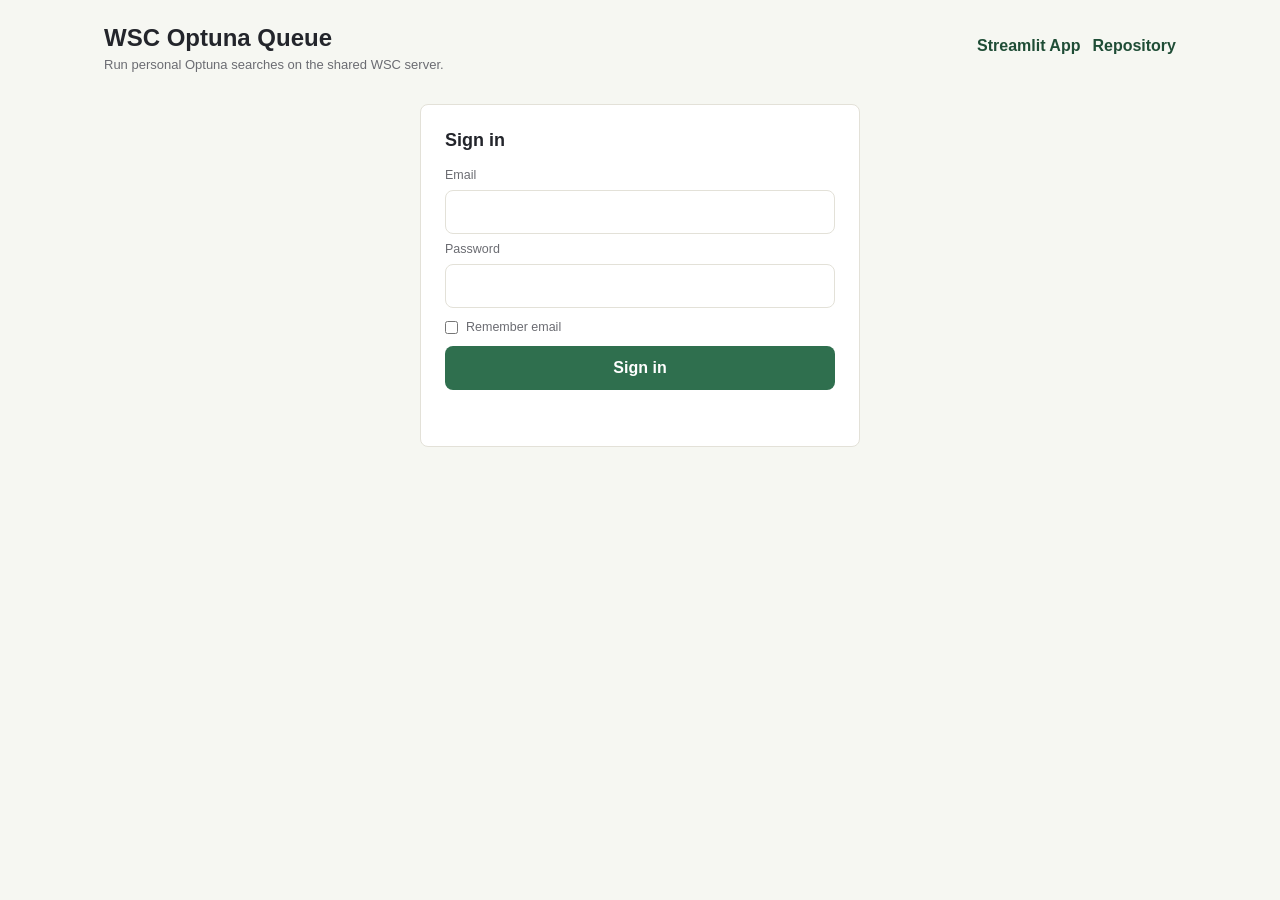
==== server/static/index.html @ 6d2d9329 "Complete web migration phases 2-6" ====
<!DOCTYPE html>
<html lang="ko">
<head>
<meta charset="UTF-8" />
<meta name="viewport" content="width=device-width, initial-scale=1" />
<title>WSC Optuna Queue</title>
<link rel="stylesheet" href="./css/tokens.css" />
<link rel="stylesheet" href="./css/app.css" />
</head>
<body>
<div class="app-shell">
  <header class="topbar">
    <div>
      <h1>WSC Optuna Queue</h1>
      <p class="sub">Run personal Optuna searches on the shared WSC server.</p>
    </div>
    <nav class="top-links" aria-label="External links">
      <a href="https://wscproject-dmiusnw9kapxecz8irxpgw.streamlit.app/" target="_blank" rel="noopener">Streamlit App</a>
      <a href="https://github.com/Dorolong/WSC_Project" target="_blank" rel="noopener">Repository</a>
    </nav>
  </header>

  <main>
    <section id="gate" class="auth-panel">
      <div class="panel-head">
        <h2>Sign in</h2>
      </div>
      <div class="form-grid">
        <label for="email">Email</label>
        <input type="email" id="email" autocomplete="email" />
        <label for="password">Password</label>
        <input type="password" id="password" autocomplete="current-password" />
        <label class="check-row">
          <input type="checkbox" id="rememberEmail" />
          <span>Remember email</span>
        </label>
        <button class="btn" id="loginBtn">Sign in</button>
        <p class="err" id="gateErr"></p>
      </div>
    </section>

    <section id="app" class="workspace" hidden>
      <div class="account-row">
        <span id="loggedInAs"></span>
        <div class="action-row">
          <button id="releaseNotesBtn" class="link-button" type="button">Release Notes</button>
          <button id="tutorialBtn" class="link-button" type="button">Tutorial</button>
          <button id="historyBtn" class="link-button" type="button">History</button>
          <button id="codeViewerBtn" class="link-button" type="button">Code</button>
          <button id="logoutBtn" class="link-button">Sign out</button>
        </div>
      </div>

      <div class="view-tabs" role="tablist" aria-label="Views">
        <button class="tab is-active" id="tabSimulator" type="button">Simulator</button>
        <button class="tab is-active" id="tabOptuna" type="button">Optuna Search</button>
      </div>

      <section class="dashboard-grid" id="simulatorView">
        <article class="card run-card">
          <div class="status-row">
            <strong>Simulation</strong>
            <span id="simStatus" class="soft-text"></span>
          </div>
          <div class="run-controls">
            <button class="btn" id="simRunBtn">Run Simulation</button>
            <button class="btn secondary" id="vehicleConfigBtn" type="button">Vehicle Settings</button>
          </div>
          <div class="bar-track"><div class="bar-fill" id="simBar"></div></div>
          <p class="hint" id="simText">Ready.</p>
          <p class="err" id="simErr"></p>
        </article>

        <article class="card map-card">
          <div class="status-row">
            <strong>Route Progress</strong>
            <span id="routePct" class="soft-text">0%</span>
          </div>
          <div class="route-map" id="routeMap">
            <img id="routeBg" alt="" />
            <svg viewBox="0 0 1000 700" preserveAspectRatio="xMidYMid meet" aria-label="Route map">
              <path id="routeBgPath" fill="none" vector-effect="non-scaling-stroke" />
              <path id="routeDrivenPath" fill="none" vector-effect="non-scaling-stroke" />
            </svg>
          </div>
        </article>

        <article class="card progress-card" id="simResultCard" hidden>
          <div class="metrics-grid" id="simMetrics"></div>
          <div id="simAnalysis" class="analysis-box"></div>
          <div id="simChart" class="chart-box"></div>
          <button class="btn secondary download-link" id="simSaveBtn" type="button" hidden>Save Result</button>
          <button class="btn download-link" id="simCsvBtn" type="button" hidden>Download CSV</button>
        </article>
      </section>

      <section class="dashboard-grid" id="optunaView" hidden>
        <article class="card server-card">
          <div class="status-row">
            <strong>Server Status</strong>
            <span class="status-pill" id="statusPill">-</span>
          </div>
          <div class="bar-track"><div class="bar-fill" id="statusBar"></div></div>
          <p class="hint" id="statusText">Loading...</p>
          <div id="runningList" class="list-block"></div>
        </article>

        <article class="card run-card">
          <label for="nTrials">Trials</label>
          <div class="run-controls">
            <input type="number" id="nTrials" value="20" min="1" max="100" />
            <button class="btn" id="runBtn">Start Search</button>
          </div>
          <p class="err" id="runErr"></p>
        </article>

        <article class="card progress-card" id="myRunCard" hidden>
          <div class="status-row">
            <strong>My Search</strong>
            <span id="myRunStatus" class="soft-text"></span>
          </div>
          <div class="bar-track"><div class="bar-fill" id="myRunBar"></div></div>
          <p class="hint" id="myRunText"></p>
          <div id="myRunResult" class="result-box" hidden></div>
        </article>
      </section>
    </section>
  </main>
</div>

<dialog class="modal" id="vehicleConfigDialog">
  <form method="dialog" class="modal-panel">
    <div class="status-row modal-head">
      <strong>Vehicle Settings</strong>
      <button class="link-button" id="vehicleConfigClose" type="button">Close</button>
    </div>
    <div class="view-tabs compact-tabs" id="vehicleConfigTabs"></div>
    <div class="config-grid" id="vehicleConfigFields"></div>
    <div class="ocv-table-wrap" id="ocvEditor" hidden>
      <table class="ocv-table">
        <thead><tr><th>SOC</th><th>V</th></tr></thead>
        <tbody id="ocvRows"></tbody>
      </table>
    </div>
    <p class="err" id="vehicleConfigErr"></p>
    <div class="modal-actions">
      <button class="btn secondary" id="vehicleConfigLoad" type="button">Load Saved</button>
      <button class="btn secondary" id="vehicleConfigSave" type="button">Save to Account</button>
      <button class="btn" id="vehicleConfigApply" type="button">Apply</button>
    </div>
  </form>
</dialog>

<dialog class="modal" id="auxDialog">
  <form method="dialog" class="modal-panel">
    <div class="status-row modal-head">
      <strong id="auxTitle"></strong>
      <button class="link-button" id="auxClose" type="button">Close</button>
    </div>
    <div id="auxBody" class="aux-body"></div>
  </form>
</dialog>

<script src="https://cdn.plot.ly/plotly-2.35.2.min.js"></script>
<script type="module" src="./js/nav.js"></script>
</body>
</html>
---- server/static/css/tokens.css ----
:root {
  --color-primary: #2F6F4E;
  --color-primary-dark: #1F4D36;
  --color-mint: #E3F0E8;
  --color-paper: #F6F7F2;
  --color-card: #FFFFFF;
  --color-line: #E3E1D8;
  --color-ink: #23252B;
  --color-ink-soft: #6B6C72;
  --color-ok: #2F6F4E;
  --color-ok-bg: #E7F1EA;
  --color-warn: #B8860B;
  --color-warn-bg: #FBF3DB;
  --color-busy: #B23A2E;
  --color-busy-bg: #FBEAE7;
  --color-on-primary: #FFFFFF;
  --color-backdrop: #23252B66;
  --color-transparent: transparent;

  --font-sans: -apple-system, BlinkMacSystemFont, "Segoe UI", sans-serif;
  --font-mono: "Cascadia Mono", Consolas, monospace;

  --space-xs: 4px;
  --space-sm: 8px;
  --space-md: 12px;
  --space-lg: 16px;
  --space-xl: 24px;
  --space-2xl: 32px;
  --space-page-x: 24px;
  --space-page-y: 24px;

  --radius-sm: 6px;
  --radius-md: 8px;
  --radius-pill: 999px;

  --size-content-max: 1120px;
  --size-control-min: 44px;
}
---- server/static/css/app.css ----
* {
  box-sizing: border-box;
}

body {
  margin: 0;
  min-height: 100vh;
  background: var(--color-paper);
  color: var(--color-ink);
  font-family: var(--font-sans);
}

a {
  color: var(--color-primary-dark);
  font-weight: 700;
  text-decoration: none;
}

a:hover {
  text-decoration: underline;
}

.app-shell {
  width: min(var(--size-content-max), 100%);
  margin: 0 auto;
  padding: var(--space-page-y) var(--space-page-x) 60px;
}

.topbar {
  display: flex;
  align-items: flex-start;
  justify-content: space-between;
  gap: var(--space-xl);
  margin-bottom: var(--space-xl);
}

h1 {
  margin: 0 0 var(--space-xs);
  font-size: 24px;
  line-height: 1.2;
}

h2 {
  margin: 0;
  font-size: 18px;
  line-height: 1.3;
}

.sub {
  margin: 0;
  color: var(--color-ink-soft);
  font-size: 13px;
}

.top-links {
  display: flex;
  align-items: center;
  gap: var(--space-md);
  min-height: var(--size-control-min);
  white-space: nowrap;
}

.auth-panel,
.card {
  background: var(--color-card);
  border: 1px solid var(--color-line);
  border-radius: var(--radius-md);
}

.auth-panel {
  max-width: 440px;
  margin: var(--space-2xl) auto 0;
  padding: var(--space-xl);
}

.panel-head {
  margin-bottom: var(--space-lg);
}

.form-grid {
  display: grid;
  gap: var(--space-sm);
}

label {
  display: block;
  color: var(--color-ink-soft);
  font-size: 12.5px;
}

input[type="email"],
input[type="password"],
input[type="number"] {
  width: 100%;
  min-height: var(--size-control-min);
  padding: 10px 12px;
  border: 1px solid var(--color-line);
  border-radius: var(--radius-md);
  color: var(--color-ink);
  font: inherit;
}

.check-row {
  display: flex;
  align-items: center;
  gap: var(--space-sm);
  margin: var(--space-xs) 0;
}

.check-row input {
  margin: 0;
}

.btn {
  min-height: var(--size-control-min);
  padding: 10px 14px;
  border: 0;
  border-radius: var(--radius-md);
  background: var(--color-primary);
  color: var(--color-on-primary);
  cursor: pointer;
  font: inherit;
  font-weight: 700;
}

.btn:disabled {
  cursor: not-allowed;
  opacity: 0.5;
}

.btn.secondary {
  background: var(--color-mint);
  color: var(--color-primary-dark);
}

.link-button {
  border: 0;
  background: var(--color-transparent);
  color: var(--color-ink-soft);
  cursor: pointer;
  font: inherit;
  font-size: 12.5px;
  text-decoration: underline;
}

.workspace {
  display: grid;
  gap: var(--space-lg);
}

.account-row,
.status-row {
  display: flex;
  align-items: center;
  justify-content: space-between;
  gap: var(--space-md);
}

.account-row {
  color: var(--color-ink-soft);
  font-size: 12.5px;
}

.action-row {
  display: flex;
  flex-wrap: wrap;
  gap: var(--space-sm);
  justify-content: flex-end;
}

.view-tabs {
  display: flex;
  gap: var(--space-sm);
  border-bottom: 1px solid var(--color-line);
}

.tab {
  min-height: var(--size-control-min);
  padding: 10px 14px;
  border: 0;
  border-bottom: 2px solid var(--color-transparent);
  background: var(--color-transparent);
  color: var(--color-ink-soft);
  cursor: pointer;
  font: inherit;
  font-weight: 700;
}

.tab.is-active {
  border-color: var(--color-primary);
  color: var(--color-primary-dark);
}

.dashboard-grid {
  display: grid;
  grid-template-columns: minmax(280px, 1fr) minmax(280px, 1fr);
  gap: var(--space-lg);
}

.card {
  padding: var(--space-lg);
}

.progress-card {
  grid-column: 1 / -1;
}

.run-controls {
  display: grid;
  grid-template-columns: minmax(120px, 1fr) minmax(160px, auto);
  gap: var(--space-md);
  align-items: end;
  margin-top: var(--space-sm);
}

.status-pill {
  padding: 3px 10px;
  border-radius: var(--radius-pill);
  background: var(--color-ok-bg);
  color: var(--color-ok);
  font-size: 12.5px;
  font-weight: 700;
}

.status-pill.warn {
  background: var(--color-warn-bg);
  color: var(--color-warn);
}

.status-pill.busy {
  background: var(--color-busy-bg);
  color: var(--color-busy);
}

.bar-track {
  height: 8px;
  margin-top: var(--space-sm);
  overflow: hidden;
  border-radius: var(--radius-pill);
  background: var(--color-mint);
}

.bar-fill {
  width: 0;
  height: 100%;
  background: var(--color-primary);
  transition: width 0.4s;
}

.bar-fill.warn {
  background: var(--color-warn);
}

.bar-fill.busy {
  background: var(--color-busy);
}

.hint,
.soft-text {
  color: var(--color-ink-soft);
  font-size: 12px;
}

.hint {
  margin: var(--space-sm) 0 0;
}

.err {
  min-height: 16px;
  margin: var(--space-sm) 0 0;
  color: var(--color-busy);
  font-size: 13px;
}

.list-block {
  margin-top: var(--space-sm);
}

.result-box {
  margin-top: var(--space-md);
  font-size: 13px;
  line-height: 1.6;
}

.result-box[hidden],
.workspace[hidden],
.progress-card[hidden] {
  display: none;
}

.kv {
  display: flex;
  justify-content: space-between;
  gap: var(--space-lg);
  padding: 3px 0;
  border-bottom: 1px dashed var(--color-line);
}

.section-label {
  margin-top: var(--space-sm);
  font-size: 12.5px;
  font-weight: 700;
}

.map-card {
  min-height: 360px;
}

.route-map {
  position: relative;
  width: 100%;
  aspect-ratio: 10 / 7;
  margin-top: var(--space-md);
  overflow: hidden;
}

.route-map img,
.route-map svg {
  position: absolute;
  inset: 0;
  width: 100%;
  height: 100%;
}

.route-map img {
  object-fit: contain;
  opacity: 0.9;
}

#routeBgPath {
  stroke: var(--color-ink-soft);
  stroke-width: 2;
}

#routeDrivenPath {
  stroke: var(--color-warn);
  stroke-width: 4;
  stroke-linecap: round;
}

.metrics-grid {
  display: grid;
  grid-template-columns: repeat(3, minmax(140px, 1fr));
  gap: var(--space-md);
}

.metric {
  padding: var(--space-md);
  border: 1px solid var(--color-line);
  border-radius: var(--radius-md);
}

.metric span {
  display: block;
  color: var(--color-ink-soft);
  font-size: 12px;
}

.metric strong {
  display: block;
  margin-top: var(--space-xs);
  font-size: 18px;
}

.analysis-box {
  margin-top: var(--space-lg);
  color: var(--color-ink);
  font-size: 13px;
  line-height: 1.5;
}

.chart-box {
  min-height: 420px;
  margin-top: var(--space-lg);
}

.download-link {
  display: inline-flex;
  align-items: center;
  justify-content: center;
  margin-top: var(--space-md);
}

.modal {
  width: min(900px, calc(100% - 32px));
  max-height: calc(100vh - 32px);
  padding: 0;
  border: 1px solid var(--color-line);
  border-radius: var(--radius-md);
  background: var(--color-card);
  color: var(--color-ink);
}

.modal::backdrop {
  background: var(--color-backdrop);
}

.modal-panel {
  display: grid;
  gap: var(--space-md);
  padding: var(--space-lg);
}

.modal-head {
  min-height: var(--size-control-min);
}

.compact-tabs {
  overflow-x: auto;
}

.config-grid {
  display: grid;
  grid-template-columns: repeat(2, minmax(180px, 1fr));
  gap: var(--space-md);
}

.field-row {
  display: grid;
  gap: var(--space-xs);
}

.ocv-table-wrap {
  overflow-x: auto;
}

.ocv-table {
  width: 100%;
  border-collapse: collapse;
}

.ocv-table th,
.ocv-table td {
  padding: var(--space-xs);
  border-bottom: 1px solid var(--color-line);
  text-align: left;
}

.modal-actions {
  display: flex;
  flex-wrap: wrap;
  gap: var(--space-sm);
  justify-content: flex-end;
}

.aux-body {
  max-height: 70vh;
  overflow: auto;
  font-size: 13px;
  line-height: 1.5;
}

.note-item,
.history-item {
  padding: var(--space-md) 0;
  border-bottom: 1px solid var(--color-line);
}

.code-block {
  min-height: 320px;
  overflow: auto;
  padding: var(--space-md);
  border: 1px solid var(--color-line);
  border-radius: var(--radius-md);
  background: var(--color-paper);
  white-space: pre;
  font-family: var(--font-mono);
  font-size: 12px;
}

@media (max-width: 720px) {
  .app-shell {
    padding-right: 18px;
    padding-left: 18px;
  }

  .topbar,
  .dashboard-grid,
  .run-controls {
    grid-template-columns: 1fr;
  }

  .topbar {
    display: grid;
  }

  .top-links {
    justify-content: flex-start;
    white-space: normal;
  }

  .metrics-grid {
    grid-template-columns: 1fr;
  }

  .config-grid {
    grid-template-columns: 1fr;
  }
}
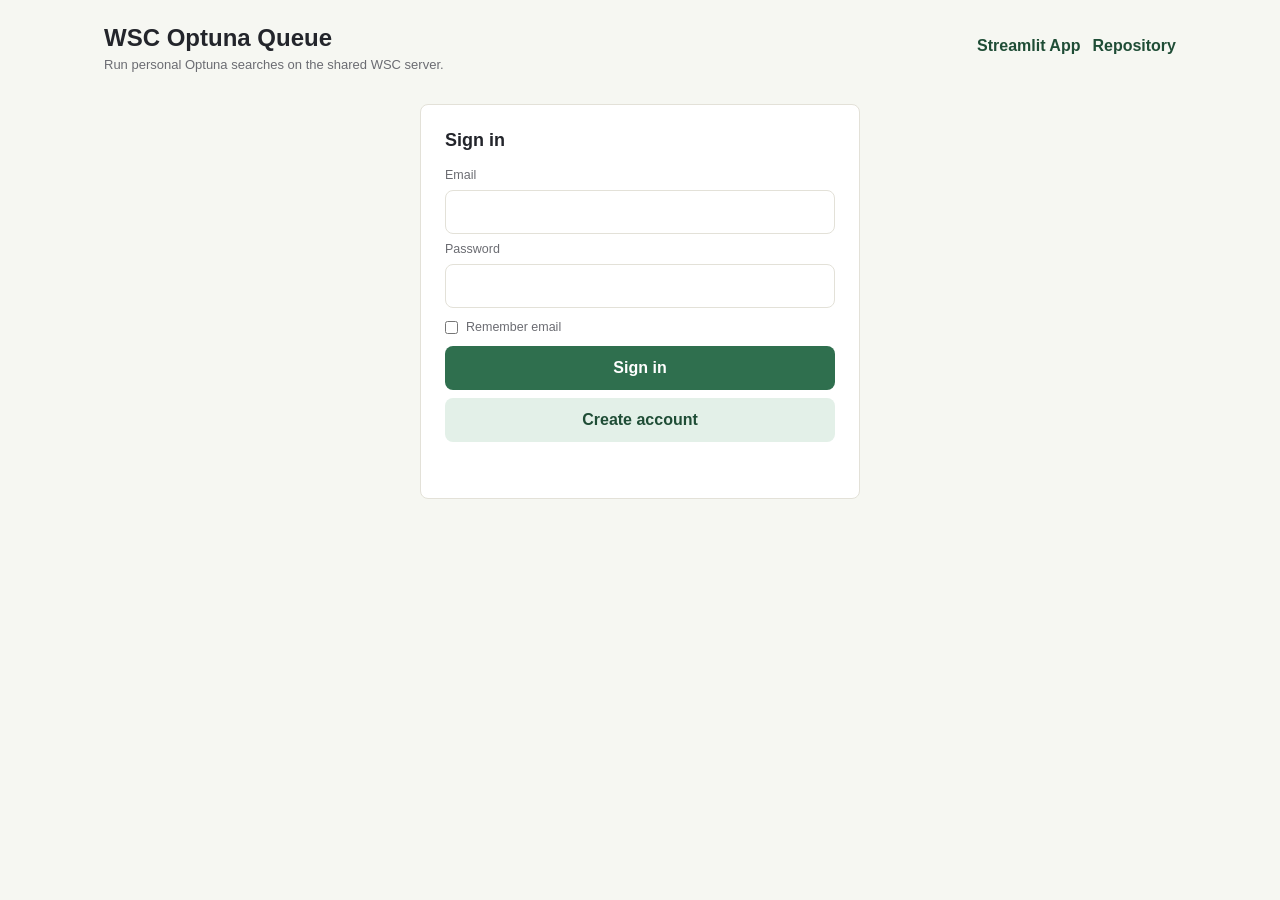
==== commit 31fa3dfb: "Add signup modal to web login" ====
--- a/server/static/index.html
+++ b/server/static/index.html
@@ -4,6 +4,10 @@
 <meta charset="UTF-8" />
 <meta name="viewport" content="width=device-width, initial-scale=1" />
 <title>WSC Optuna Queue</title>
+<!-- 파비콘이 없으면 브라우저가 매 로드마다 /favicon.ico 를 찾다가 404를 내고
+     콘솔이 지저분해진다. 별도 파일 없이 data: URI 로 끝낸다.
+     CSP 의 img-src 에 data: 가 허용돼 있어야 뜬다(Caddyfile 참고). -->
+<link rel="icon" href="data:image/svg+xml,%3Csvg xmlns='http://www.w3.org/2000/svg' viewBox='0 0 16 16'%3E%3Crect width='16' height='16' rx='3' fill='%232F6F4E'/%3E%3Ctext x='8' y='12' font-size='11' text-anchor='middle' fill='white' font-family='sans-serif'%3EW%3C/text%3E%3C/svg%3E" />
 <link rel="stylesheet" href="./css/tokens.css" />
 <link rel="stylesheet" href="./css/app.css" />
 </head>
@@ -35,6 +39,7 @@
           <span>Remember email</span>
         </label>
         <button class="btn" id="loginBtn">Sign in</button>
+        <button class="btn secondary" id="openSignupBtn" type="button">Create account</button>
         <p class="err" id="gateErr"></p>
       </div>
     </section>
@@ -53,7 +58,7 @@
 
       <div class="view-tabs" role="tablist" aria-label="Views">
         <button class="tab is-active" id="tabSimulator" type="button">Simulator</button>
-        <button class="tab is-active" id="tabOptuna" type="button">Optuna Search</button>
+        <button class="tab" id="tabOptuna" type="button">Optuna Search</button>
       </div>
 
       <section class="dashboard-grid" id="simulatorView">
@@ -151,6 +156,25 @@
   </form>
 </dialog>
 
+<dialog class="modal" id="signupDialog">
+  <form method="dialog" class="modal-panel">
+    <div class="status-row modal-head">
+      <strong>Create account</strong>
+      <button class="link-button" id="signupClose" type="button">Close</button>
+    </div>
+    <div class="form-grid">
+      <label for="signupName">Name</label>
+      <input type="text" id="signupName" autocomplete="name" />
+      <label for="signupEmail">Email</label>
+      <input type="email" id="signupEmail" autocomplete="email" />
+      <label for="signupPassword">Password</label>
+      <input type="password" id="signupPassword" autocomplete="new-password" />
+      <button class="btn" id="signupSubmit" type="button">Create account</button>
+      <p class="err" id="signupErr"></p>
+    </div>
+  </form>
+</dialog>
+
 <dialog class="modal" id="auxDialog">
   <form method="dialog" class="modal-panel">
     <div class="status-row modal-head">
--- a/server/static/css/app.css
+++ b/server/static/css/app.css
@@ -1,5 +1,9 @@
 * {
   box-sizing: border-box;
+}
+
+[hidden] {
+  display: none !important;
 }
 
 body {
@@ -90,6 +94,7 @@
 
 input[type="email"],
 input[type="password"],
+input[type="text"],
 input[type="number"] {
   width: 100%;
   min-height: var(--size-control-min);
@@ -282,12 +287,6 @@
   line-height: 1.6;
 }
 
-.result-box[hidden],
-.workspace[hidden],
-.progress-card[hidden] {
-  display: none;
-}
-
 .kv {
   display: flex;
   justify-content: space-between;
@@ -468,6 +467,20 @@
   font-size: 12px;
 }
 
+.code-file-grid {
+  display: grid;
+  grid-template-columns: repeat(auto-fit, minmax(180px, 1fr));
+  gap: var(--space-sm);
+  margin-bottom: var(--space-md);
+}
+
+.code-file-btn {
+  width: 100%;
+  min-width: 0;
+  overflow-wrap: anywhere;
+  text-align: left;
+}
+
 @media (max-width: 720px) {
   .app-shell {
     padding-right: 18px;
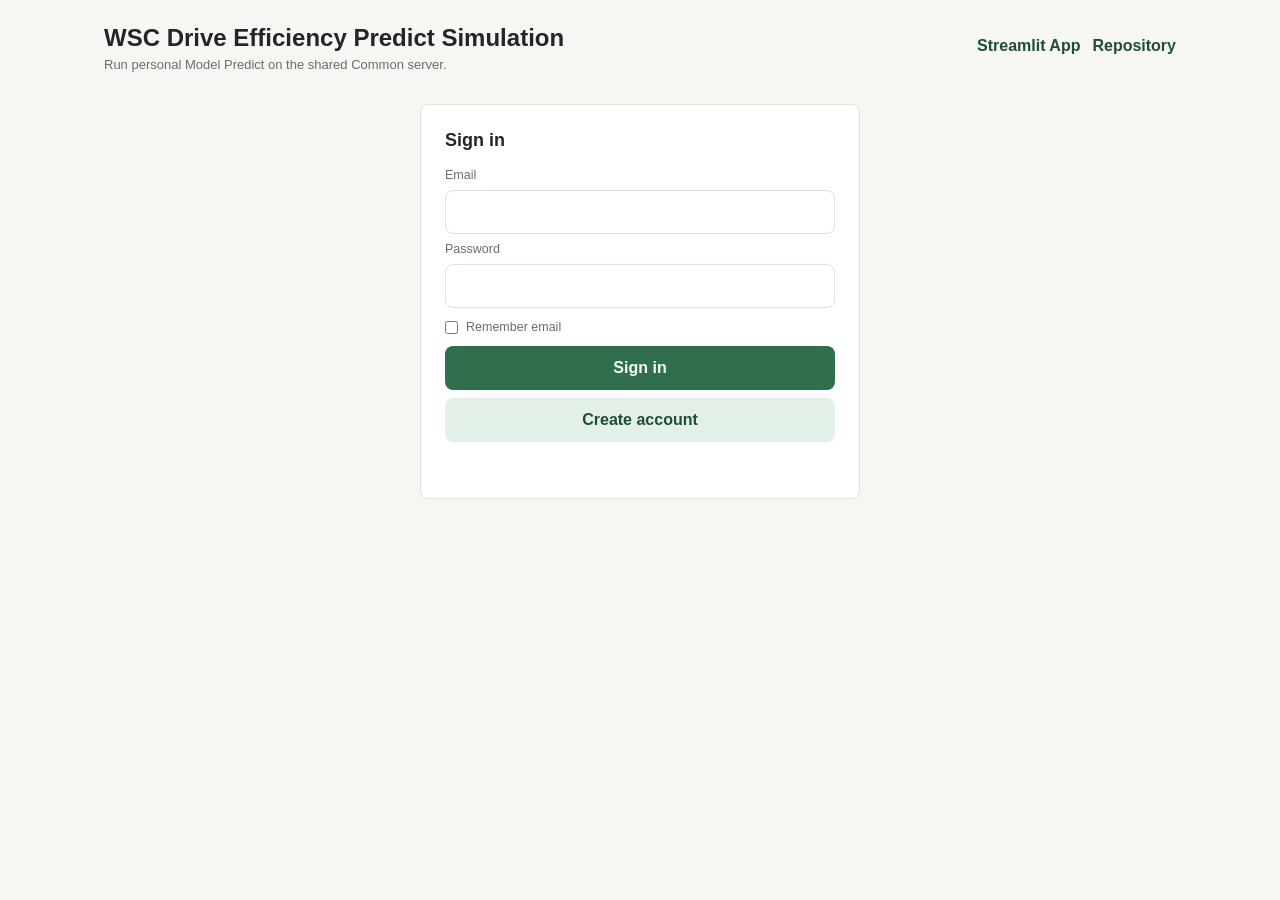
==== commit caee28ea: "Update site header copy" ====
--- a/server/static/index.html
+++ b/server/static/index.html
@@ -3,7 +3,7 @@
 <head>
 <meta charset="UTF-8" />
 <meta name="viewport" content="width=device-width, initial-scale=1" />
-<title>WSC Optuna Queue</title>
+<title>WSC Drive Efficiency Predict Simulation</title>
 <!-- 파비콘이 없으면 브라우저가 매 로드마다 /favicon.ico 를 찾다가 404를 내고
      콘솔이 지저분해진다. 별도 파일 없이 data: URI 로 끝낸다.
      CSP 의 img-src 에 data: 가 허용돼 있어야 뜬다(Caddyfile 참고). -->
@@ -15,8 +15,8 @@
 <div class="app-shell">
   <header class="topbar">
     <div>
-      <h1>WSC Optuna Queue</h1>
-      <p class="sub">Run personal Optuna searches on the shared WSC server.</p>
+      <h1>WSC Drive Efficiency Predict Simulation</h1>
+      <p class="sub">Run personal Model Predict on the shared Common server.</p>
     </div>
     <nav class="top-links" aria-label="External links">
       <a href="https://wscproject-dmiusnw9kapxecz8irxpgw.streamlit.app/" target="_blank" rel="noopener">Streamlit App</a>
